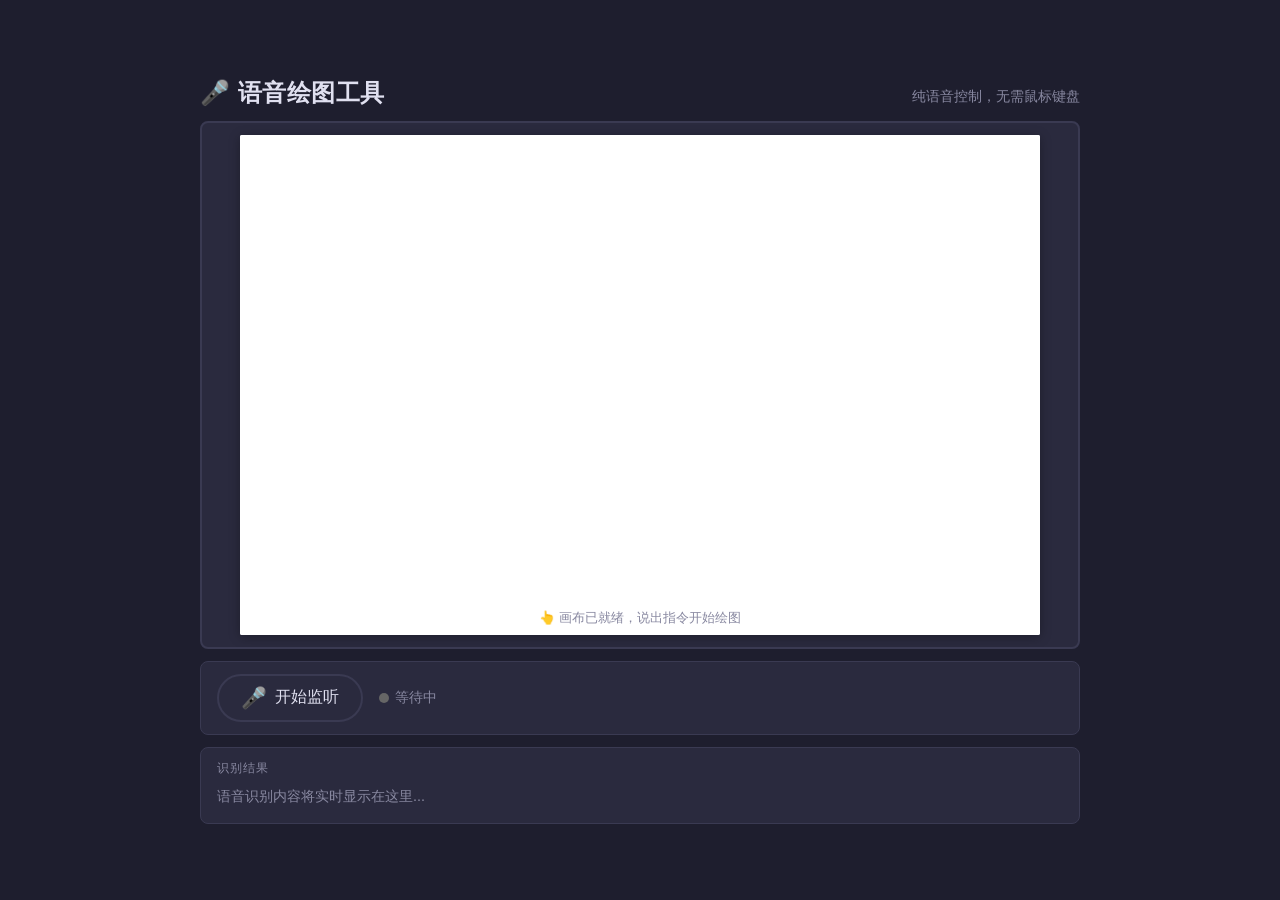
==== index.html @ 939d31bf "feat: 实现/api/parse，DeepSeek理解中文语音并优化英文Prompt" ====
<!DOCTYPE html>
<html lang="zh-CN">
<head>
  <meta charset="UTF-8">
  <meta name="viewport" content="width=device-width, initial-scale=1.0">
  <title>🎤 语音绘图工具</title>
  <link rel="stylesheet" href="css/styles.css">
</head>
<body>

  <div class="app-container">
    <!-- 顶部标题栏 -->
    <header class="app-header">
      <h1 class="app-title">🎤 语音绘图工具</h1>
      <span class="header-hint">纯语音控制，无需鼠标键盘</span>
    </header>

    <!-- 画布区域 -->
    <main class="canvas-area">
      <canvas
        id="drawCanvas"
        width="800"
        height="500"
        aria-label="绘图画布"
        role="img"
      ></canvas>
      <p class="canvas-placeholder" id="canvasPlaceholder">
        👆 画布已就绪，说出指令开始绘图
      </p>
    </main>

    <!-- 控制栏 -->
    <section class="control-bar">
      <button id="micBtn" class="mic-btn mic-btn--idle" title="开始/停止监听">
        <span class="mic-icon">🎤</span>
        <span class="mic-label" id="micLabel">开始监听</span>
      </button>

      <div class="status-indicator" id="statusIndicator">
        <span class="status-dot status-dot--idle" id="statusDot"></span>
        <span class="status-text" id="statusText">等待中</span>
      </div>
    </section>

    <!-- 识别结果展示 -->
    <section class="transcript-area">
      <div class="transcript-header">识别结果</div>
      <div class="transcript-content" id="transcriptContent">
        <span class="transcript-placeholder">语音识别内容将实时显示在这里...</span>
      </div>
      <div class="confidence-bar" id="confidenceBar" hidden>
        <div class="confidence-fill" id="confidenceFill"></div>
      </div>
    </section>

    <!-- 错误/不支持提示 -->
    <section class="error-area" id="errorArea" hidden>
      <p class="error-message" id="errorMessage"></p>
    </section>
  </div>

  <script src="js/drawing-engine.js"></script>
  <script src="js/command-parser.js"></script>
  <script src="js/llm-service.js"></script>
  <script src="js/main.js"></script>
</body>
</html>
---- css/styles.css ----
/* ===========================================
   语音绘图工具 — 基础样式（第1个PR：脚手架）
   =========================================== */

/* --- CSS 变量 --- */
:root {
  --color-bg: #1e1e2e;
  --color-surface: #2a2a3e;
  --color-border: #3a3a52;
  --color-text: #e0e0f0;
  --color-text-muted: #8888a0;
  --color-accent: #7c8cf8;
  --color-accent-glow: #a0b0ff;
  --color-success: #4ade80;
  --color-warning: #facc15;
  --color-danger: #f87171;
  --color-canvas-bg: #ffffff;
  --radius: 8px;
  --shadow: 0 2px 12px rgba(0, 0, 0, 0.3);
}

/* --- 全局重置 --- */
*, *::before, *::after {
  box-sizing: border-box;
  margin: 0;
  padding: 0;
}

body {
  font-family: "Segoe UI", "PingFang SC", "Microsoft YaHei", sans-serif;
  background: var(--color-bg);
  color: var(--color-text);
  min-height: 100vh;
  display: flex;
  justify-content: center;
  align-items: center;
  padding: 16px;
}

/* --- 主容器 --- */
.app-container {
  width: 100%;
  max-width: 880px;
  display: flex;
  flex-direction: column;
  gap: 12px;
}

/* --- 顶部标题栏 --- */
.app-header {
  display: flex;
  align-items: baseline;
  justify-content: space-between;
  flex-wrap: wrap;
  gap: 8px;
}

.app-title {
  font-size: 1.5rem;
  font-weight: 700;
  letter-spacing: 0.02em;
}

.header-hint {
  font-size: 0.85rem;
  color: var(--color-text-muted);
}

/* --- 画布区域 --- */
.canvas-area {
  position: relative;
  background: var(--color-surface);
  border: 2px solid var(--color-border);
  border-radius: var(--radius);
  overflow: hidden;
  display: flex;
  justify-content: center;
  align-items: center;
  padding: 12px;
}

#drawCanvas {
  display: block;
  max-width: 100%;
  height: auto;
  background: var(--color-canvas-bg);
  border-radius: 2px;
  box-shadow: var(--shadow);
}

.canvas-placeholder {
  position: absolute;
  bottom: 20px;
  font-size: 0.8rem;
  color: var(--color-text-muted);
  pointer-events: none;
}

/* --- 控制栏 --- */
.control-bar {
  display: flex;
  align-items: center;
  gap: 16px;
  padding: 12px 16px;
  background: var(--color-surface);
  border: 1px solid var(--color-border);
  border-radius: var(--radius);
}

/* --- 麦克风按钮 --- */
.mic-btn {
  display: flex;
  align-items: center;
  gap: 8px;
  padding: 10px 22px;
  border: 2px solid var(--color-border);
  border-radius: 50px;
  background: var(--color-surface);
  color: var(--color-text);
  font-size: 1rem;
  cursor: pointer;
  transition: all 0.25s ease;
  user-select: none;
}

.mic-btn:hover {
  border-color: var(--color-accent);
  background: rgba(124, 140, 248, 0.08);
}

.mic-btn--idle {
  border-color: var(--color-border);
}

.mic-btn--listening {
  border-color: var(--color-success);
  background: rgba(74, 222, 128, 0.08);
  animation: mic-pulse 2s infinite;
}

.mic-btn--error {
  border-color: var(--color-danger);
  background: rgba(248, 113, 113, 0.08);
}

@keyframes mic-pulse {
  0%, 100% { box-shadow: 0 0 0 0 rgba(74, 222, 128, 0.4); }
  50%      { box-shadow: 0 0 0 8px rgba(74, 222, 128, 0); }
}

.mic-icon {
  font-size: 1.3rem;
}

/* --- 状态指示器 --- */
.status-indicator {
  display: flex;
  align-items: center;
  gap: 6px;
}

.status-dot {
  width: 10px;
  height: 10px;
  border-radius: 50%;
  display: inline-block;
  transition: background 0.3s;
}

.status-dot--idle       { background: #666; }
.status-dot--listening  { background: var(--color-success); animation: dot-pulse 1s infinite; }
.status-dot--error      { background: var(--color-danger); }

@keyframes dot-pulse {
  0%, 100% { opacity: 1; transform: scale(1); }
  50%      { opacity: 0.4; transform: scale(0.7); }
}

.status-text {
  font-size: 0.9rem;
  color: var(--color-text-muted);
}

/* --- 识别结果 --- */
.transcript-area {
  padding: 12px 16px;
  background: var(--color-surface);
  border: 1px solid var(--color-border);
  border-radius: var(--radius);
}

.transcript-header {
  font-size: 0.75rem;
  text-transform: uppercase;
  letter-spacing: 0.08em;
  color: var(--color-text-muted);
  margin-bottom: 6px;
}

.transcript-content {
  min-height: 28px;
  font-size: 1.05rem;
  line-height: 1.5;
  word-break: break-word;
}

.transcript-interim {
  color: var(--color-text-muted);
  font-style: italic;
}

.transcript-final {
  color: var(--color-text);
  font-weight: 500;
}

.transcript-placeholder {
  color: var(--color-text-muted);
  font-size: 0.9rem;
}

/* --- 置信度条 --- */
.confidence-bar {
  height: 3px;
  background: var(--color-border);
  border-radius: 2px;
  margin-top: 8px;
  overflow: hidden;
}

.confidence-fill {
  height: 100%;
  background: var(--color-accent);
  border-radius: 2px;
  transition: width 0.2s ease;
}

/* --- 错误提示 --- */
.error-area {
  padding: 10px 16px;
  background: rgba(248, 113, 113, 0.1);
  border: 1px solid var(--color-danger);
  border-radius: var(--radius);
}

.error-message {
  font-size: 0.9rem;
  color: var(--color-danger);
  margin: 0;
}

/* --- AI Prompt 预览 --- */
.prompt-preview {
  margin-top: 6px;
  font-size: 0.85rem;
  color: var(--color-text-muted);
  line-height: 1.4;
}

.prompt-label {
  color: var(--color-accent);
  font-weight: 600;
}

.prompt-text {
  color: var(--color-text);
}

.prompt-meta {
  margin-top: 4px;
  font-size: 0.78rem;
  color: var(--color-text-muted);
  opacity: 0.8;
}

/* --- 响应式 --- */
@media (max-width: 600px) {
  body { padding: 8px; }
  .app-title { font-size: 1.2rem; }
  .control-bar { flex-direction: column; align-items: stretch; }
  .mic-btn { justify-content: center; }
  .status-indicator { justify-content: center; }
}
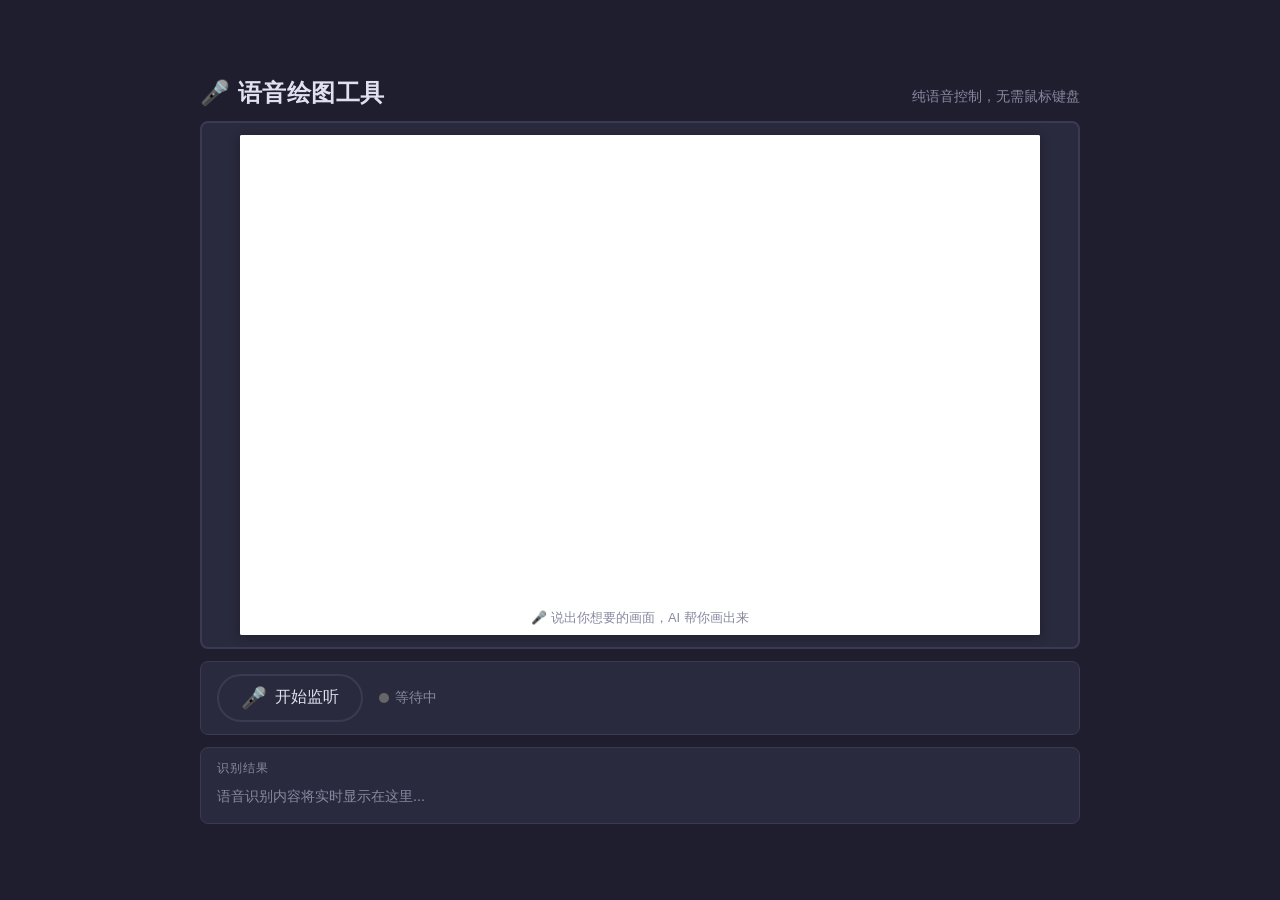
==== commit a62240c4: "feat: 实现/api/generate，接入DashScope Z-Image-Turbo文生图" ====
--- a/index.html
+++ b/index.html
@@ -24,8 +24,9 @@
         aria-label="绘图画布"
         role="img"
       ></canvas>
+      <img id="aiImage" class="ai-image" alt="AI 生成图片" style="display:none">
       <p class="canvas-placeholder" id="canvasPlaceholder">
-        👆 画布已就绪，说出指令开始绘图
+        🎤 说出你想要的画面，AI 帮你画出来
       </p>
     </main>
 
--- a/css/styles.css
+++ b/css/styles.css
@@ -88,6 +88,16 @@
   box-shadow: var(--shadow);
 }
 
+/* --- AI 生成图片 --- */
+.ai-image {
+  display: block;
+  max-width: 100%;
+  max-height: 420px;
+  border-radius: 4px;
+  box-shadow: var(--shadow);
+  object-fit: contain;
+}
+
 .canvas-placeholder {
   position: absolute;
   bottom: 20px;
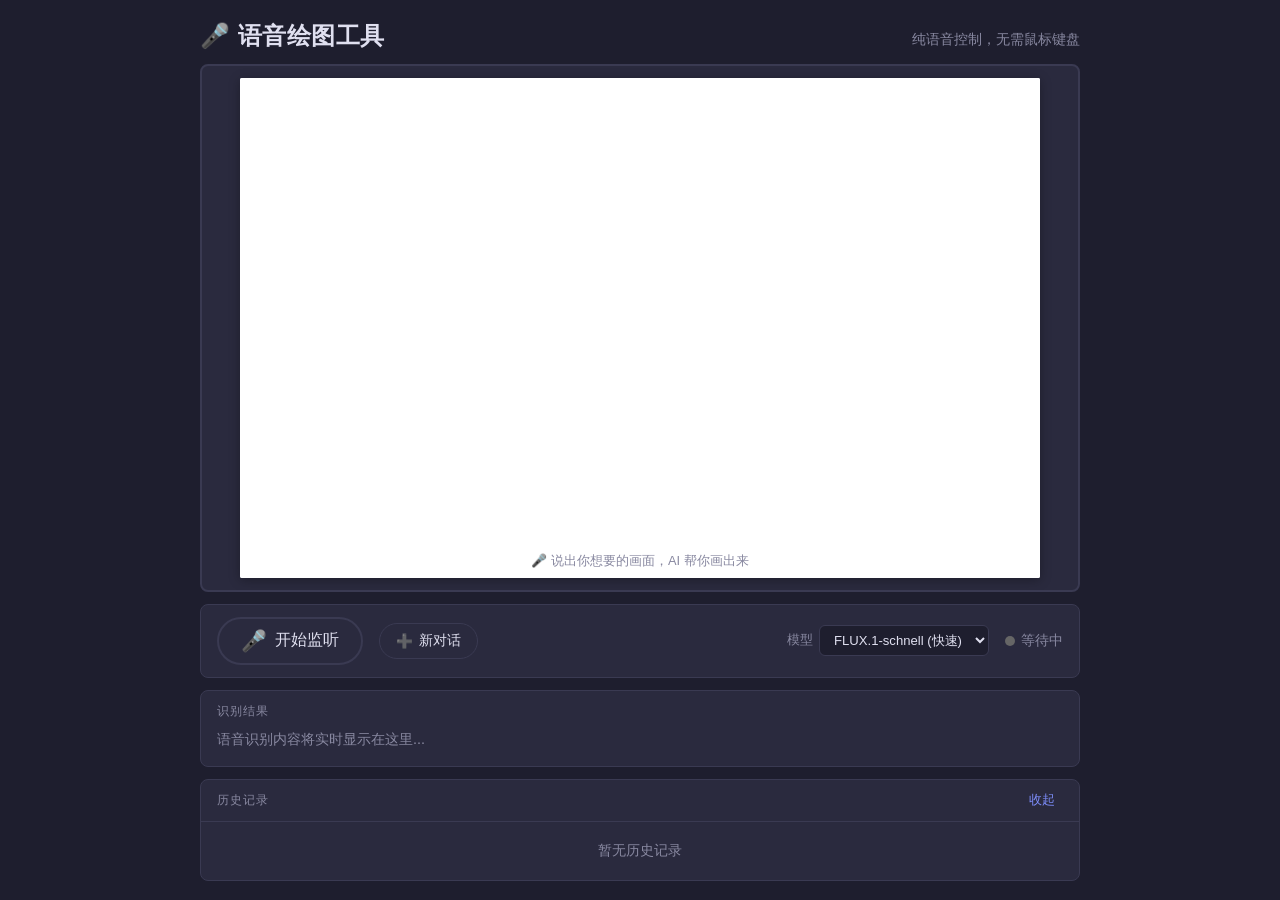
==== commit a9c104a5: "优化前端界面支持用户手动切换模型" ====
--- a/index.html
+++ b/index.html
@@ -25,6 +25,11 @@
         role="img"
       ></canvas>
       <img id="aiImage" class="ai-image" alt="AI 生成图片" style="display:none">
+      <div class="loading-overlay" id="loadingOverlay" style="display:none">
+        <div class="loading-spinner"></div>
+        <p class="loading-text" id="loadingText">生成中...</p>
+        <p class="loading-timer" id="loadingTimer"></p>
+      </div>
       <p class="canvas-placeholder" id="canvasPlaceholder">
         🎤 说出你想要的画面，AI 帮你画出来
       </p>
@@ -36,6 +41,22 @@
         <span class="mic-icon">🎤</span>
         <span class="mic-label" id="micLabel">开始监听</span>
       </button>
+
+      <button id="newChatBtn" class="action-btn" title="新建对话">
+        <span>➕</span> 新对话
+      </button>
+
+      <button id="refineBtn" class="action-btn action-btn--accent" title="基于当前图片继续调整" style="display:none">
+        <span>🔄</span> 继续调整
+      </button>
+
+      <div class="model-selector">
+        <label for="modelSelect" class="model-label">模型</label>
+        <select id="modelSelect" class="model-select">
+          <option value="flux-schnell">FLUX.1-schnell (快速)</option>
+          <option value="kolors">Kolors (免费/中文)</option>
+        </select>
+      </div>
 
       <div class="status-indicator" id="statusIndicator">
         <span class="status-dot status-dot--idle" id="statusDot"></span>
@@ -54,12 +75,24 @@
       </div>
     </section>
 
+    <!-- 历史记录 -->
+    <section class="history-area" id="historyArea">
+      <div class="history-header">
+        <span>历史记录</span>
+        <button id="toggleHistoryBtn" class="toggle-btn">收起</button>
+      </div>
+      <div class="history-list" id="historyList">
+        <span class="history-placeholder">暂无历史记录</span>
+      </div>
+    </section>
+
     <!-- 错误/不支持提示 -->
     <section class="error-area" id="errorArea" hidden>
       <p class="error-message" id="errorMessage"></p>
     </section>
   </div>
 
+  <script src="js/audio-capture.js"></script>
   <script src="js/drawing-engine.js"></script>
   <script src="js/command-parser.js"></script>
   <script src="js/llm-service.js"></script>
--- a/css/styles.css
+++ b/css/styles.css
@@ -283,6 +283,200 @@
   opacity: 0.8;
 }
 
+/* --- 加载遮罩层 --- */
+.loading-overlay {
+  position: absolute;
+  inset: 0;
+  background: rgba(30, 30, 46, 0.88);
+  display: flex;
+  flex-direction: column;
+  align-items: center;
+  justify-content: center;
+  gap: 12px;
+  z-index: 10;
+  border-radius: var(--radius);
+}
+
+.loading-spinner {
+  width: 44px;
+  height: 44px;
+  border: 4px solid var(--color-border);
+  border-top-color: var(--color-accent);
+  border-radius: 50%;
+  animation: spin 0.8s linear infinite;
+}
+
+@keyframes spin {
+  to { transform: rotate(360deg); }
+}
+
+.loading-text {
+  font-size: 1.05rem;
+  color: var(--color-text);
+  font-weight: 500;
+}
+
+.loading-timer {
+  font-size: 0.85rem;
+  color: var(--color-text-muted);
+  font-variant-numeric: tabular-nums;
+}
+
+/* --- 操作按钮 --- */
+.action-btn {
+  display: flex;
+  align-items: center;
+  gap: 6px;
+  padding: 8px 16px;
+  border: 1px solid var(--color-border);
+  border-radius: 50px;
+  background: var(--color-surface);
+  color: var(--color-text);
+  font-size: 0.85rem;
+  cursor: pointer;
+  transition: all 0.2s ease;
+  user-select: none;
+  white-space: nowrap;
+}
+
+.action-btn:hover {
+  border-color: var(--color-accent);
+  background: rgba(124, 140, 248, 0.08);
+}
+
+.action-btn--accent {
+  border-color: var(--color-accent);
+  color: var(--color-accent);
+}
+
+.action-btn--accent:hover {
+  background: rgba(124, 140, 248, 0.15);
+}
+
+/* --- 模型选择器 --- */
+.model-selector {
+  display: flex;
+  align-items: center;
+  gap: 6px;
+  margin-left: auto;
+}
+
+.model-label {
+  font-size: 0.8rem;
+  color: var(--color-text-muted);
+  white-space: nowrap;
+}
+
+.model-select {
+  padding: 6px 10px;
+  border: 1px solid var(--color-border);
+  border-radius: 6px;
+  background: var(--color-bg);
+  color: var(--color-text);
+  font-size: 0.82rem;
+  cursor: pointer;
+  outline: none;
+  transition: border-color 0.2s;
+}
+
+.model-select:hover,
+.model-select:focus {
+  border-color: var(--color-accent);
+}
+
+/* --- 历史记录 --- */
+.history-area {
+  background: var(--color-surface);
+  border: 1px solid var(--color-border);
+  border-radius: var(--radius);
+  overflow: hidden;
+}
+
+.history-header {
+  display: flex;
+  align-items: center;
+  justify-content: space-between;
+  padding: 10px 16px;
+  font-size: 0.75rem;
+  text-transform: uppercase;
+  letter-spacing: 0.08em;
+  color: var(--color-text-muted);
+  border-bottom: 1px solid var(--color-border);
+}
+
+.toggle-btn {
+  background: none;
+  border: none;
+  color: var(--color-accent);
+  font-size: 0.8rem;
+  cursor: pointer;
+  padding: 2px 8px;
+}
+
+.toggle-btn:hover {
+  text-decoration: underline;
+}
+
+.history-list {
+  max-height: 240px;
+  overflow-y: auto;
+  padding: 8px;
+}
+
+.history-list.collapsed {
+  display: none;
+}
+
+.history-placeholder {
+  display: block;
+  text-align: center;
+  color: var(--color-text-muted);
+  font-size: 0.85rem;
+  padding: 12px;
+}
+
+.history-item {
+  display: flex;
+  align-items: center;
+  gap: 10px;
+  padding: 8px;
+  border-radius: 6px;
+  cursor: pointer;
+  transition: background 0.15s;
+}
+
+.history-item:hover {
+  background: rgba(124, 140, 248, 0.08);
+}
+
+.history-thumb {
+  width: 48px;
+  height: 48px;
+  border-radius: 4px;
+  object-fit: cover;
+  border: 1px solid var(--color-border);
+  flex-shrink: 0;
+}
+
+.history-info {
+  flex: 1;
+  min-width: 0;
+}
+
+.history-prompt {
+  font-size: 0.82rem;
+  color: var(--color-text);
+  white-space: nowrap;
+  overflow: hidden;
+  text-overflow: ellipsis;
+}
+
+.history-time {
+  font-size: 0.72rem;
+  color: var(--color-text-muted);
+  margin-top: 2px;
+}
+
 /* --- 响应式 --- */
 @media (max-width: 600px) {
   body { padding: 8px; }
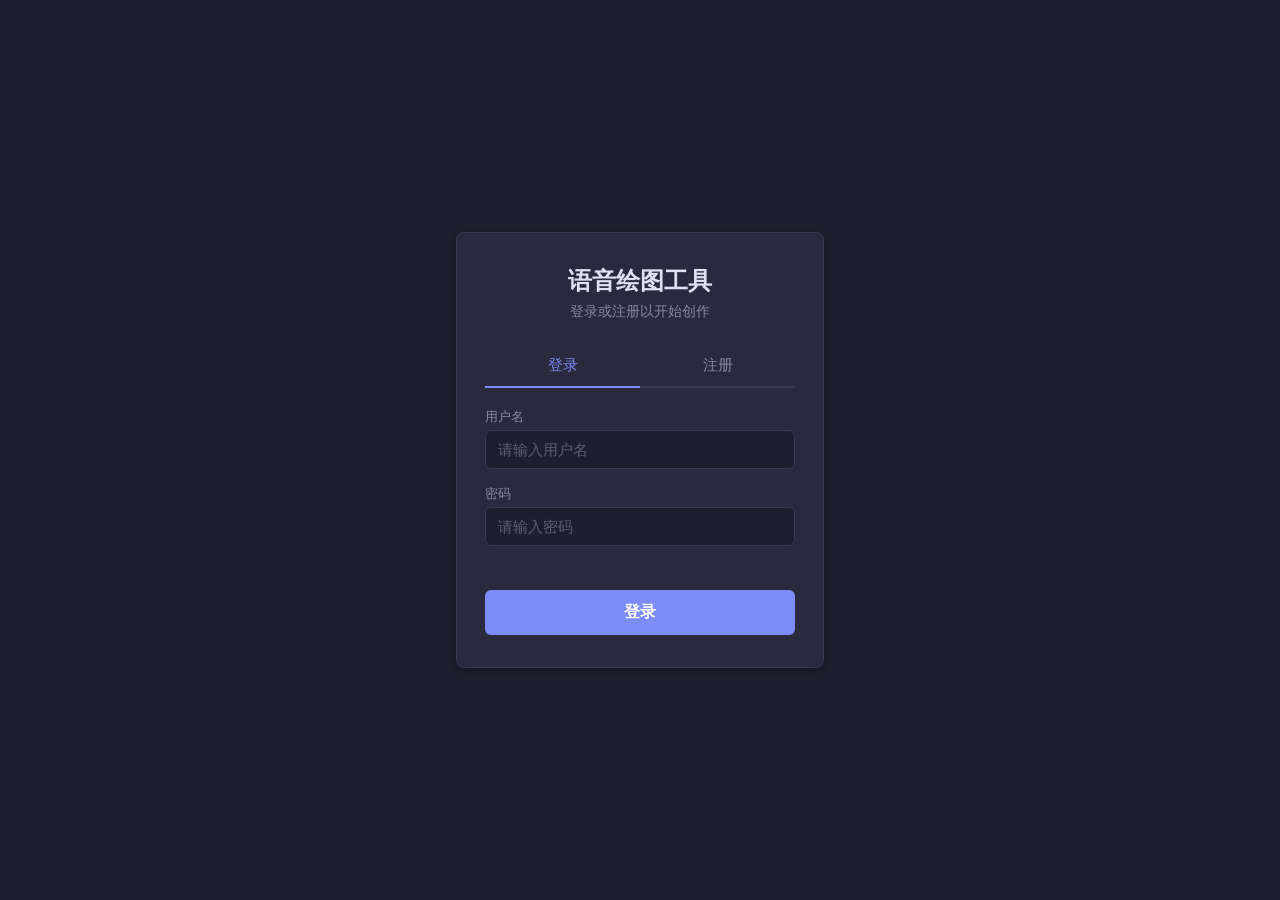
==== commit faace403: "实现一个登录界面" ====
--- a/index.html
+++ b/index.html
@@ -13,6 +13,11 @@
     <header class="app-header">
       <h1 class="app-title">🎤 语音绘图工具</h1>
       <span class="header-hint">纯语音控制，无需鼠标键盘</span>
+      <div class="user-info" id="userInfo" style="display:none">
+        <div class="user-avatar" id="userAvatar"></div>
+        <span class="user-name" id="userName"></span>
+        <button class="logout-btn" id="logoutBtn">退出</button>
+      </div>
     </header>
 
     <!-- 画布区域 -->
@@ -92,6 +97,7 @@
     </section>
   </div>
 
+  <script src="js/auth-service.js"></script>
   <script src="js/audio-capture.js"></script>
   <script src="js/drawing-engine.js"></script>
   <script src="js/command-parser.js"></script>
--- a/css/styles.css
+++ b/css/styles.css
@@ -485,3 +485,174 @@
   .mic-btn { justify-content: center; }
   .status-indicator { justify-content: center; }
 }
+
+/* --- 登录页面 --- */
+.login-body {
+  display: flex;
+  align-items: center;
+  justify-content: center;
+  min-height: 100vh;
+  background: var(--color-bg);
+}
+
+.login-container {
+  width: 100%;
+  max-width: 400px;
+  padding: 16px;
+}
+
+.login-card {
+  background: var(--color-surface);
+  border: 1px solid var(--color-border);
+  border-radius: var(--radius);
+  padding: 32px 28px;
+  box-shadow: var(--shadow);
+}
+
+.login-header {
+  text-align: center;
+  margin-bottom: 24px;
+}
+
+.login-title {
+  font-size: 1.5rem;
+  font-weight: 700;
+  margin-bottom: 6px;
+}
+
+.login-subtitle {
+  font-size: 0.85rem;
+  color: var(--color-text-muted);
+}
+
+.login-tabs {
+  display: flex;
+  gap: 0;
+  margin-bottom: 20px;
+  border-bottom: 2px solid var(--color-border);
+}
+
+.login-tab {
+  flex: 1;
+  padding: 10px 0;
+  background: none;
+  border: none;
+  color: var(--color-text-muted);
+  font-size: 0.95rem;
+  cursor: pointer;
+  border-bottom: 2px solid transparent;
+  margin-bottom: -2px;
+  transition: all 0.2s;
+}
+
+.login-tab:hover {
+  color: var(--color-text);
+}
+
+.login-tab--active {
+  color: var(--color-accent);
+  border-bottom-color: var(--color-accent);
+}
+
+.login-form .form-group {
+  margin-bottom: 16px;
+}
+
+.login-form label {
+  display: block;
+  font-size: 0.82rem;
+  color: var(--color-text-muted);
+  margin-bottom: 4px;
+}
+
+.login-form input {
+  width: 100%;
+  padding: 10px 12px;
+  border: 1px solid var(--color-border);
+  border-radius: 6px;
+  background: var(--color-bg);
+  color: var(--color-text);
+  font-size: 0.95rem;
+  outline: none;
+  transition: border-color 0.2s;
+}
+
+.login-form input:focus {
+  border-color: var(--color-accent);
+}
+
+.login-form input::placeholder {
+  color: var(--color-text-muted);
+  opacity: 0.6;
+}
+
+.form-error {
+  min-height: 20px;
+  font-size: 0.82rem;
+  color: var(--color-danger);
+  margin-bottom: 8px;
+}
+
+.login-btn {
+  width: 100%;
+  padding: 12px;
+  border: none;
+  border-radius: 6px;
+  background: var(--color-accent);
+  color: #fff;
+  font-size: 1rem;
+  font-weight: 600;
+  cursor: pointer;
+  transition: background 0.2s;
+}
+
+.login-btn:hover {
+  background: var(--color-accent-glow);
+}
+
+.login-btn:disabled {
+  opacity: 0.6;
+  cursor: not-allowed;
+}
+
+/* --- 用户信息栏 --- */
+.user-info {
+  display: flex;
+  align-items: center;
+  gap: 8px;
+  margin-left: auto;
+}
+
+.user-avatar {
+  width: 28px;
+  height: 28px;
+  border-radius: 50%;
+  background: var(--color-accent);
+  color: #fff;
+  display: flex;
+  align-items: center;
+  justify-content: center;
+  font-size: 0.75rem;
+  font-weight: 600;
+}
+
+.user-name {
+  font-size: 0.85rem;
+  color: var(--color-text);
+}
+
+.logout-btn {
+  padding: 4px 10px;
+  border: 1px solid var(--color-border);
+  border-radius: 4px;
+  background: none;
+  color: var(--color-text-muted);
+  font-size: 0.78rem;
+  cursor: pointer;
+  transition: all 0.2s;
+}
+
+.logout-btn:hover {
+  border-color: var(--color-danger);
+  color: var(--color-danger);
+}
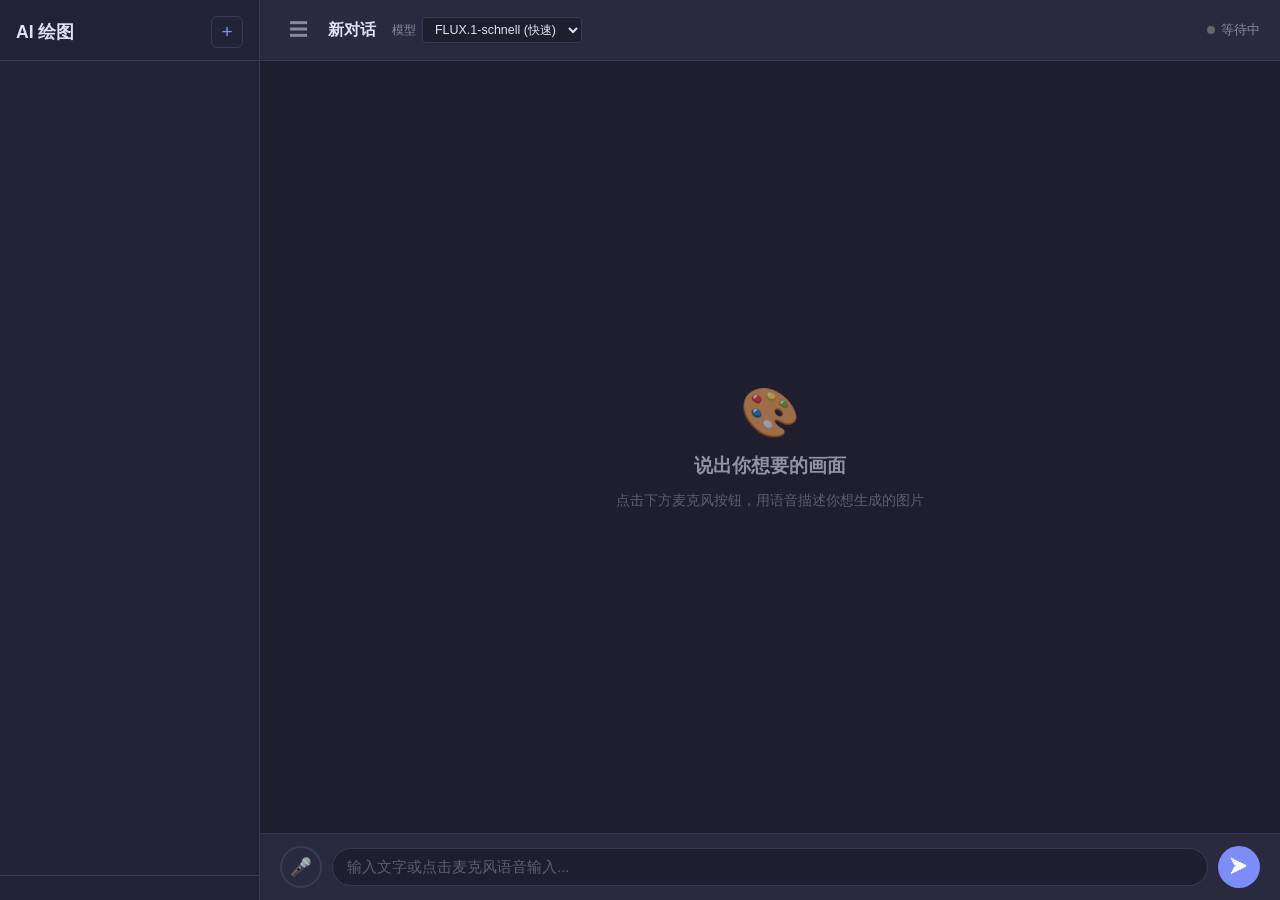
==== commit 1f9f6e79: "新增会话管理用户可创建/切换/删除对话，消息按会话持久化存储，支持按用户隔离。" ====
--- a/index.html
+++ b/index.html
@@ -3,98 +3,71 @@
 <head>
   <meta charset="UTF-8">
   <meta name="viewport" content="width=device-width, initial-scale=1.0">
-  <title>🎤 语音绘图工具</title>
+  <title>语音绘图工具</title>
   <link rel="stylesheet" href="css/styles.css">
 </head>
 <body>
 
-  <div class="app-container">
-    <!-- 顶部标题栏 -->
-    <header class="app-header">
-      <h1 class="app-title">🎤 语音绘图工具</h1>
-      <span class="header-hint">纯语音控制，无需鼠标键盘</span>
-      <div class="user-info" id="userInfo" style="display:none">
-        <div class="user-avatar" id="userAvatar"></div>
-        <span class="user-name" id="userName"></span>
-        <button class="logout-btn" id="logoutBtn">退出</button>
+  <div class="app-layout">
+    <!-- 左侧边栏：会话列表 -->
+    <aside class="sidebar" id="sidebar">
+      <div class="sidebar-header">
+        <h2 class="sidebar-title">AI 绘图</h2>
+        <button class="sidebar-new-btn" id="newChatBtn" title="新建对话">+</button>
       </div>
-    </header>
+      <div class="sidebar-sessions" id="sessionList">
+        <!-- 动态填充 -->
+      </div>
+      <div class="sidebar-footer">
+        <div class="user-info" id="userInfo" style="display:none">
+          <div class="user-avatar" id="userAvatar"></div>
+          <span class="user-name" id="userName"></span>
+          <button class="logout-btn" id="logoutBtn">退出</button>
+        </div>
+      </div>
+    </aside>
 
-    <!-- 画布区域 -->
-    <main class="canvas-area">
-      <canvas
-        id="drawCanvas"
-        width="800"
-        height="500"
-        aria-label="绘图画布"
-        role="img"
-      ></canvas>
-      <img id="aiImage" class="ai-image" alt="AI 生成图片" style="display:none">
-      <div class="loading-overlay" id="loadingOverlay" style="display:none">
-        <div class="loading-spinner"></div>
-        <p class="loading-text" id="loadingText">生成中...</p>
-        <p class="loading-timer" id="loadingTimer"></p>
-      </div>
-      <p class="canvas-placeholder" id="canvasPlaceholder">
-        🎤 说出你想要的画面，AI 帮你画出来
-      </p>
+    <!-- 右侧主区域：聊天 -->
+    <main class="chat-main">
+      <!-- 顶部栏 -->
+      <header class="chat-header">
+        <button class="sidebar-toggle" id="sidebarToggle" title="切换侧边栏">☰</button>
+        <div class="chat-header-info">
+          <span class="chat-header-title" id="chatHeaderTitle">新对话</span>
+          <div class="model-selector">
+            <label for="modelSelect" class="model-label">模型</label>
+            <select id="modelSelect" class="model-select">
+              <option value="flux-schnell">FLUX.1-schnell (快速)</option>
+              <option value="kolors">Kolors (免费/中文)</option>
+            </select>
+          </div>
+        </div>
+        <div class="status-indicator" id="statusIndicator">
+          <span class="status-dot status-dot--idle" id="statusDot"></span>
+          <span class="status-text" id="statusText">等待中</span>
+        </div>
+      </header>
+
+      <!-- 聊天消息区域 -->
+      <section class="chat-messages" id="chatMessages">
+        <div class="chat-welcome" id="chatWelcome">
+          <div class="welcome-icon">🎨</div>
+          <h3>说出你想要的画面</h3>
+          <p>点击下方麦克风按钮，用语音描述你想生成的图片</p>
+        </div>
+      </section>
+
+      <!-- 底部输入栏 -->
+      <footer class="chat-input-bar">
+        <button id="micBtn" class="mic-btn mic-btn--idle" title="开始/停止监听">
+          <span class="mic-icon">🎤</span>
+        </button>
+        <div class="chat-input-wrapper">
+          <input type="text" id="textInput" class="chat-input" placeholder="输入文字或点击麦克风语音输入..." autocomplete="off">
+        </div>
+        <button id="sendBtn" class="send-btn" title="发送">➤</button>
+      </footer>
     </main>
-
-    <!-- 控制栏 -->
-    <section class="control-bar">
-      <button id="micBtn" class="mic-btn mic-btn--idle" title="开始/停止监听">
-        <span class="mic-icon">🎤</span>
-        <span class="mic-label" id="micLabel">开始监听</span>
-      </button>
-
-      <button id="newChatBtn" class="action-btn" title="新建对话">
-        <span>➕</span> 新对话
-      </button>
-
-      <button id="refineBtn" class="action-btn action-btn--accent" title="基于当前图片继续调整" style="display:none">
-        <span>🔄</span> 继续调整
-      </button>
-
-      <div class="model-selector">
-        <label for="modelSelect" class="model-label">模型</label>
-        <select id="modelSelect" class="model-select">
-          <option value="flux-schnell">FLUX.1-schnell (快速)</option>
-          <option value="kolors">Kolors (免费/中文)</option>
-        </select>
-      </div>
-
-      <div class="status-indicator" id="statusIndicator">
-        <span class="status-dot status-dot--idle" id="statusDot"></span>
-        <span class="status-text" id="statusText">等待中</span>
-      </div>
-    </section>
-
-    <!-- 识别结果展示 -->
-    <section class="transcript-area">
-      <div class="transcript-header">识别结果</div>
-      <div class="transcript-content" id="transcriptContent">
-        <span class="transcript-placeholder">语音识别内容将实时显示在这里...</span>
-      </div>
-      <div class="confidence-bar" id="confidenceBar" hidden>
-        <div class="confidence-fill" id="confidenceFill"></div>
-      </div>
-    </section>
-
-    <!-- 历史记录 -->
-    <section class="history-area" id="historyArea">
-      <div class="history-header">
-        <span>历史记录</span>
-        <button id="toggleHistoryBtn" class="toggle-btn">收起</button>
-      </div>
-      <div class="history-list" id="historyList">
-        <span class="history-placeholder">暂无历史记录</span>
-      </div>
-    </section>
-
-    <!-- 错误/不支持提示 -->
-    <section class="error-area" id="errorArea" hidden>
-      <p class="error-message" id="errorMessage"></p>
-    </section>
   </div>
 
   <script src="js/auth-service.js"></script>
@@ -102,6 +75,8 @@
   <script src="js/drawing-engine.js"></script>
   <script src="js/command-parser.js"></script>
   <script src="js/llm-service.js"></script>
+  <script src="js/session-service.js"></script>
+  <script src="js/chat-engine.js"></script>
   <script src="js/main.js"></script>
 </body>
 </html>
--- a/css/styles.css
+++ b/css/styles.css
@@ -1,11 +1,12 @@
 /* ===========================================
-   语音绘图工具 — 基础样式（第1个PR：脚手架）
+   语音绘图工具 — 微信风格聊天界面
    =========================================== */
 
 /* --- CSS 变量 --- */
 :root {
   --color-bg: #1e1e2e;
   --color-surface: #2a2a3e;
+  --color-surface-hover: #32324a;
   --color-border: #3a3a52;
   --color-text: #e0e0f0;
   --color-text-muted: #8888a0;
@@ -15,8 +16,14 @@
   --color-warning: #facc15;
   --color-danger: #f87171;
   --color-canvas-bg: #ffffff;
+  --color-user-bubble: #7c8cf8;
+  --color-ai-bubble: #363650;
+  --color-sidebar-bg: #222236;
+  --color-sidebar-active: #2e2e48;
   --radius: 8px;
+  --radius-bubble: 12px;
   --shadow: 0 2px 12px rgba(0, 0, 0, 0.3);
+  --sidebar-width: 260px;
 }
 
 /* --- 全局重置 --- */
@@ -30,107 +37,487 @@
   font-family: "Segoe UI", "PingFang SC", "Microsoft YaHei", sans-serif;
   background: var(--color-bg);
   color: var(--color-text);
-  min-height: 100vh;
-  display: flex;
-  justify-content: center;
-  align-items: center;
-  padding: 16px;
-}
-
-/* --- 主容器 --- */
-.app-container {
+  height: 100vh;
+  overflow: hidden;
+}
+
+/* ===========================================
+   整体布局：侧边栏 + 聊天区
+   =========================================== */
+.app-layout {
+  display: flex;
+  height: 100vh;
   width: 100%;
-  max-width: 880px;
+}
+
+/* ===========================================
+   左侧边栏
+   =========================================== */
+.sidebar {
+  width: var(--sidebar-width);
+  min-width: var(--sidebar-width);
+  background: var(--color-sidebar-bg);
+  border-right: 1px solid var(--color-border);
   display: flex;
   flex-direction: column;
+  transition: margin-left 0.3s ease;
+}
+
+.sidebar.collapsed {
+  margin-left: calc(-1 * var(--sidebar-width));
+}
+
+.sidebar-header {
+  display: flex;
+  align-items: center;
+  justify-content: space-between;
+  padding: 16px 16px 12px;
+  border-bottom: 1px solid var(--color-border);
+}
+
+.sidebar-title {
+  font-size: 1.1rem;
+  font-weight: 700;
+  color: var(--color-text);
+}
+
+.sidebar-new-btn {
+  width: 32px;
+  height: 32px;
+  border: 1px solid var(--color-border);
+  border-radius: 6px;
+  background: transparent;
+  color: var(--color-accent);
+  font-size: 1.2rem;
+  cursor: pointer;
+  display: flex;
+  align-items: center;
+  justify-content: center;
+  transition: all 0.2s;
+}
+
+.sidebar-new-btn:hover {
+  background: var(--color-accent);
+  color: #fff;
+  border-color: var(--color-accent);
+}
+
+.sidebar-sessions {
+  flex: 1;
+  overflow-y: auto;
+  padding: 8px;
+}
+
+.session-item {
+  display: flex;
+  align-items: center;
+  gap: 10px;
+  padding: 10px 12px;
+  border-radius: 8px;
+  cursor: pointer;
+  transition: background 0.15s;
+  margin-bottom: 2px;
+}
+
+.session-item:hover {
+  background: var(--color-surface-hover);
+}
+
+.session-item--active {
+  background: var(--color-sidebar-active);
+}
+
+.session-delete-btn {
+  width: 22px;
+  height: 22px;
+  border: none;
+  border-radius: 4px;
+  background: transparent;
+  color: var(--color-text-muted);
+  font-size: 0.9rem;
+  cursor: pointer;
+  display: none;
+  align-items: center;
+  justify-content: center;
+  flex-shrink: 0;
+  transition: all 0.15s;
+  line-height: 1;
+}
+
+.session-item:hover .session-delete-btn {
+  display: flex;
+}
+
+.session-delete-btn:hover {
+  background: var(--color-danger);
+  color: #fff;
+}
+
+.session-icon {
+  width: 36px;
+  height: 36px;
+  border-radius: 6px;
+  background: var(--color-accent);
+  color: #fff;
+  display: flex;
+  align-items: center;
+  justify-content: center;
+  font-size: 0.85rem;
+  flex-shrink: 0;
+}
+
+.session-info {
+  flex: 1;
+  min-width: 0;
+}
+
+.session-name {
+  font-size: 0.88rem;
+  color: var(--color-text);
+  white-space: nowrap;
+  overflow: hidden;
+  text-overflow: ellipsis;
+}
+
+.session-preview {
+  font-size: 0.75rem;
+  color: var(--color-text-muted);
+  white-space: nowrap;
+  overflow: hidden;
+  text-overflow: ellipsis;
+  margin-top: 2px;
+}
+
+.sidebar-footer {
+  padding: 12px 16px;
+  border-top: 1px solid var(--color-border);
+}
+
+/* ===========================================
+   右侧聊天主区域
+   =========================================== */
+.chat-main {
+  flex: 1;
+  display: flex;
+  flex-direction: column;
+  min-width: 0;
+  background: var(--color-bg);
+}
+
+/* --- 顶部栏 --- */
+.chat-header {
+  display: flex;
+  align-items: center;
   gap: 12px;
-}
-
-/* --- 顶部标题栏 --- */
-.app-header {
-  display: flex;
-  align-items: baseline;
-  justify-content: space-between;
-  flex-wrap: wrap;
+  padding: 12px 20px;
+  background: var(--color-surface);
+  border-bottom: 1px solid var(--color-border);
+  min-height: 56px;
+}
+
+.sidebar-toggle {
+  width: 36px;
+  height: 36px;
+  border: none;
+  border-radius: 6px;
+  background: transparent;
+  color: var(--color-text-muted);
+  font-size: 1.2rem;
+  cursor: pointer;
+  display: flex;
+  align-items: center;
+  justify-content: center;
+  transition: all 0.2s;
+}
+
+.sidebar-toggle:hover {
+  background: var(--color-surface-hover);
+  color: var(--color-text);
+}
+
+.chat-header-info {
+  flex: 1;
+  display: flex;
+  align-items: center;
+  gap: 16px;
+}
+
+.chat-header-title {
+  font-size: 1rem;
+  font-weight: 600;
+  color: var(--color-text);
+}
+
+/* --- 模型选择器 --- */
+.model-selector {
+  display: flex;
+  align-items: center;
+  gap: 6px;
+}
+
+.model-label {
+  font-size: 0.75rem;
+  color: var(--color-text-muted);
+  white-space: nowrap;
+}
+
+.model-select {
+  padding: 4px 8px;
+  border: 1px solid var(--color-border);
+  border-radius: 4px;
+  background: var(--color-bg);
+  color: var(--color-text);
+  font-size: 0.78rem;
+  cursor: pointer;
+  outline: none;
+  transition: border-color 0.2s;
+}
+
+.model-select:hover,
+.model-select:focus {
+  border-color: var(--color-accent);
+}
+
+/* --- 状态指示器 --- */
+.status-indicator {
+  display: flex;
+  align-items: center;
+  gap: 6px;
+}
+
+.status-dot {
+  width: 8px;
+  height: 8px;
+  border-radius: 50%;
+  display: inline-block;
+  transition: background 0.3s;
+}
+
+.status-dot--idle       { background: #666; }
+.status-dot--listening  { background: var(--color-success); animation: dot-pulse 1s infinite; }
+.status-dot--error      { background: var(--color-danger); }
+
+@keyframes dot-pulse {
+  0%, 100% { opacity: 1; transform: scale(1); }
+  50%      { opacity: 0.4; transform: scale(0.7); }
+}
+
+.status-text {
+  font-size: 0.8rem;
+  color: var(--color-text-muted);
+}
+
+/* ===========================================
+   聊天消息区域
+   =========================================== */
+.chat-messages {
+  flex: 1;
+  overflow-y: auto;
+  padding: 20px;
+  display: flex;
+  flex-direction: column;
+  gap: 16px;
+}
+
+.chat-messages::-webkit-scrollbar {
+  width: 6px;
+}
+
+.chat-messages::-webkit-scrollbar-thumb {
+  background: var(--color-border);
+  border-radius: 3px;
+}
+
+/* --- 欢迎页 --- */
+.chat-welcome {
+  flex: 1;
+  display: flex;
+  flex-direction: column;
+  align-items: center;
+  justify-content: center;
+  gap: 12px;
+  opacity: 0.6;
+}
+
+.welcome-icon {
+  font-size: 3rem;
+}
+
+.chat-welcome h3 {
+  font-size: 1.2rem;
+  color: var(--color-text);
+}
+
+.chat-welcome p {
+  font-size: 0.9rem;
+  color: var(--color-text-muted);
+}
+
+/* --- 消息行 --- */
+.msg-row {
+  display: flex;
+  gap: 10px;
+  max-width: 80%;
+  animation: msg-in 0.25s ease-out;
+}
+
+@keyframes msg-in {
+  from { opacity: 0; transform: translateY(8px); }
+  to   { opacity: 1; transform: translateY(0); }
+}
+
+.msg-row--user {
+  align-self: flex-end;
+  flex-direction: row-reverse;
+}
+
+.msg-row--ai {
+  align-self: flex-start;
+}
+
+/* --- 头像 --- */
+.msg-avatar {
+  width: 36px;
+  height: 36px;
+  border-radius: 6px;
+  display: flex;
+  align-items: center;
+  justify-content: center;
+  font-size: 0.85rem;
+  flex-shrink: 0;
+  margin-top: 2px;
+}
+
+.msg-row--user .msg-avatar {
+  background: var(--color-accent);
+  color: #fff;
+}
+
+.msg-row--ai .msg-avatar {
+  background: var(--color-success);
+  color: #fff;
+}
+
+/* --- 气泡 --- */
+.msg-bubble {
+  padding: 10px 14px;
+  border-radius: var(--radius-bubble);
+  font-size: 0.92rem;
+  line-height: 1.5;
+  word-break: break-word;
+  position: relative;
+  max-width: 100%;
+}
+
+.msg-row--user .msg-bubble {
+  background: var(--color-user-bubble);
+  color: #fff;
+  border-top-right-radius: 4px;
+}
+
+.msg-row--ai .msg-bubble {
+  background: var(--color-ai-bubble);
+  color: var(--color-text);
+  border-top-left-radius: 4px;
+}
+
+/* --- 气泡内图片 --- */
+.msg-bubble img.msg-image {
+  display: block;
+  max-width: 320px;
+  max-height: 320px;
+  border-radius: 6px;
+  cursor: pointer;
+  transition: transform 0.2s;
+}
+
+.msg-bubble img.msg-image:hover {
+  transform: scale(1.02);
+}
+
+/* --- 气泡内加载 --- */
+.msg-loading {
+  display: flex;
+  align-items: center;
   gap: 8px;
-}
-
-.app-title {
-  font-size: 1.5rem;
-  font-weight: 700;
-  letter-spacing: 0.02em;
-}
-
-.header-hint {
+  color: var(--color-text-muted);
   font-size: 0.85rem;
-  color: var(--color-text-muted);
-}
-
-/* --- 画布区域 --- */
-.canvas-area {
-  position: relative;
+}
+
+.msg-loading .dot-anim {
+  display: inline-flex;
+  gap: 4px;
+}
+
+.msg-loading .dot-anim span {
+  width: 6px;
+  height: 6px;
+  border-radius: 50%;
+  background: var(--color-text-muted);
+  animation: dot-bounce 1.2s infinite;
+}
+
+.msg-loading .dot-anim span:nth-child(2) { animation-delay: 0.2s; }
+.msg-loading .dot-anim span:nth-child(3) { animation-delay: 0.4s; }
+
+@keyframes dot-bounce {
+  0%, 80%, 100% { opacity: 0.3; transform: scale(0.8); }
+  40% { opacity: 1; transform: scale(1); }
+}
+
+/* --- 气泡内元信息 --- */
+.msg-meta {
+  font-size: 0.72rem;
+  color: var(--color-text-muted);
+  margin-top: 4px;
+  opacity: 0.7;
+}
+
+.msg-row--user .msg-meta {
+  text-align: right;
+  color: rgba(255,255,255,0.6);
+}
+
+/* --- 流式文字光标 --- */
+.streaming-cursor::after {
+  content: '▊';
+  animation: cursor-blink 0.8s infinite;
+  color: var(--color-accent);
+  margin-left: 2px;
+}
+
+@keyframes cursor-blink {
+  0%, 50% { opacity: 1; }
+  51%, 100% { opacity: 0; }
+}
+
+/* ===========================================
+   底部输入栏
+   =========================================== */
+.chat-input-bar {
+  display: flex;
+  align-items: center;
+  gap: 10px;
+  padding: 12px 20px;
   background: var(--color-surface);
-  border: 2px solid var(--color-border);
-  border-radius: var(--radius);
-  overflow: hidden;
-  display: flex;
-  justify-content: center;
-  align-items: center;
-  padding: 12px;
-}
-
-#drawCanvas {
-  display: block;
-  max-width: 100%;
-  height: auto;
-  background: var(--color-canvas-bg);
-  border-radius: 2px;
-  box-shadow: var(--shadow);
-}
-
-/* --- AI 生成图片 --- */
-.ai-image {
-  display: block;
-  max-width: 100%;
-  max-height: 420px;
-  border-radius: 4px;
-  box-shadow: var(--shadow);
-  object-fit: contain;
-}
-
-.canvas-placeholder {
-  position: absolute;
-  bottom: 20px;
-  font-size: 0.8rem;
-  color: var(--color-text-muted);
-  pointer-events: none;
-}
-
-/* --- 控制栏 --- */
-.control-bar {
-  display: flex;
-  align-items: center;
-  gap: 16px;
-  padding: 12px 16px;
-  background: var(--color-surface);
-  border: 1px solid var(--color-border);
-  border-radius: var(--radius);
+  border-top: 1px solid var(--color-border);
 }
 
 /* --- 麦克风按钮 --- */
 .mic-btn {
-  display: flex;
-  align-items: center;
-  gap: 8px;
-  padding: 10px 22px;
+  width: 42px;
+  height: 42px;
   border: 2px solid var(--color-border);
-  border-radius: 50px;
+  border-radius: 50%;
   background: var(--color-surface);
   color: var(--color-text);
-  font-size: 1rem;
-  cursor: pointer;
+  font-size: 1.1rem;
+  cursor: pointer;
+  display: flex;
+  align-items: center;
+  justify-content: center;
   transition: all 0.25s ease;
-  user-select: none;
+  flex-shrink: 0;
 }
 
 .mic-btn:hover {
@@ -144,7 +531,7 @@
 
 .mic-btn--listening {
   border-color: var(--color-success);
-  background: rgba(74, 222, 128, 0.08);
+  background: rgba(74, 222, 128, 0.12);
   animation: mic-pulse 2s infinite;
 }
 
@@ -159,334 +546,115 @@
 }
 
 .mic-icon {
-  font-size: 1.3rem;
-}
-
-/* --- 状态指示器 --- */
-.status-indicator {
-  display: flex;
-  align-items: center;
-  gap: 6px;
-}
-
-.status-dot {
-  width: 10px;
-  height: 10px;
-  border-radius: 50%;
-  display: inline-block;
-  transition: background 0.3s;
-}
-
-.status-dot--idle       { background: #666; }
-.status-dot--listening  { background: var(--color-success); animation: dot-pulse 1s infinite; }
-.status-dot--error      { background: var(--color-danger); }
-
-@keyframes dot-pulse {
-  0%, 100% { opacity: 1; transform: scale(1); }
-  50%      { opacity: 0.4; transform: scale(0.7); }
-}
-
-.status-text {
-  font-size: 0.9rem;
-  color: var(--color-text-muted);
-}
-
-/* --- 识别结果 --- */
-.transcript-area {
-  padding: 12px 16px;
-  background: var(--color-surface);
+  font-size: 1.1rem;
+}
+
+/* --- 文字输入框 --- */
+.chat-input-wrapper {
+  flex: 1;
+}
+
+.chat-input {
+  width: 100%;
+  padding: 10px 14px;
   border: 1px solid var(--color-border);
-  border-radius: var(--radius);
-}
-
-.transcript-header {
-  font-size: 0.75rem;
-  text-transform: uppercase;
-  letter-spacing: 0.08em;
-  color: var(--color-text-muted);
-  margin-bottom: 6px;
-}
-
-.transcript-content {
-  min-height: 28px;
-  font-size: 1.05rem;
-  line-height: 1.5;
-  word-break: break-word;
-}
-
-.transcript-interim {
-  color: var(--color-text-muted);
-  font-style: italic;
-}
-
-.transcript-final {
-  color: var(--color-text);
-  font-weight: 500;
-}
-
-.transcript-placeholder {
-  color: var(--color-text-muted);
-  font-size: 0.9rem;
-}
-
-/* --- 置信度条 --- */
-.confidence-bar {
-  height: 3px;
-  background: var(--color-border);
-  border-radius: 2px;
-  margin-top: 8px;
-  overflow: hidden;
-}
-
-.confidence-fill {
-  height: 100%;
-  background: var(--color-accent);
-  border-radius: 2px;
-  transition: width 0.2s ease;
-}
-
-/* --- 错误提示 --- */
-.error-area {
-  padding: 10px 16px;
-  background: rgba(248, 113, 113, 0.1);
-  border: 1px solid var(--color-danger);
-  border-radius: var(--radius);
-}
-
-.error-message {
-  font-size: 0.9rem;
-  color: var(--color-danger);
-  margin: 0;
-}
-
-/* --- AI Prompt 预览 --- */
-.prompt-preview {
-  margin-top: 6px;
-  font-size: 0.85rem;
-  color: var(--color-text-muted);
-  line-height: 1.4;
-}
-
-.prompt-label {
-  color: var(--color-accent);
-  font-weight: 600;
-}
-
-.prompt-text {
-  color: var(--color-text);
-}
-
-.prompt-meta {
-  margin-top: 4px;
-  font-size: 0.78rem;
-  color: var(--color-text-muted);
-  opacity: 0.8;
-}
-
-/* --- 加载遮罩层 --- */
-.loading-overlay {
-  position: absolute;
-  inset: 0;
-  background: rgba(30, 30, 46, 0.88);
-  display: flex;
-  flex-direction: column;
-  align-items: center;
-  justify-content: center;
-  gap: 12px;
-  z-index: 10;
-  border-radius: var(--radius);
-}
-
-.loading-spinner {
-  width: 44px;
-  height: 44px;
-  border: 4px solid var(--color-border);
-  border-top-color: var(--color-accent);
-  border-radius: 50%;
-  animation: spin 0.8s linear infinite;
-}
-
-@keyframes spin {
-  to { transform: rotate(360deg); }
-}
-
-.loading-text {
-  font-size: 1.05rem;
-  color: var(--color-text);
-  font-weight: 500;
-}
-
-.loading-timer {
-  font-size: 0.85rem;
-  color: var(--color-text-muted);
-  font-variant-numeric: tabular-nums;
-}
-
-/* --- 操作按钮 --- */
-.action-btn {
-  display: flex;
-  align-items: center;
-  gap: 6px;
-  padding: 8px 16px;
-  border: 1px solid var(--color-border);
-  border-radius: 50px;
-  background: var(--color-surface);
-  color: var(--color-text);
-  font-size: 0.85rem;
-  cursor: pointer;
-  transition: all 0.2s ease;
-  user-select: none;
-  white-space: nowrap;
-}
-
-.action-btn:hover {
-  border-color: var(--color-accent);
-  background: rgba(124, 140, 248, 0.08);
-}
-
-.action-btn--accent {
-  border-color: var(--color-accent);
-  color: var(--color-accent);
-}
-
-.action-btn--accent:hover {
-  background: rgba(124, 140, 248, 0.15);
-}
-
-/* --- 模型选择器 --- */
-.model-selector {
-  display: flex;
-  align-items: center;
-  gap: 6px;
-  margin-left: auto;
-}
-
-.model-label {
-  font-size: 0.8rem;
-  color: var(--color-text-muted);
-  white-space: nowrap;
-}
-
-.model-select {
-  padding: 6px 10px;
-  border: 1px solid var(--color-border);
-  border-radius: 6px;
+  border-radius: 20px;
   background: var(--color-bg);
   color: var(--color-text);
-  font-size: 0.82rem;
-  cursor: pointer;
+  font-size: 0.92rem;
   outline: none;
   transition: border-color 0.2s;
 }
 
-.model-select:hover,
-.model-select:focus {
+.chat-input:focus {
   border-color: var(--color-accent);
 }
 
-/* --- 历史记录 --- */
-.history-area {
-  background: var(--color-surface);
-  border: 1px solid var(--color-border);
-  border-radius: var(--radius);
-  overflow: hidden;
-}
-
-.history-header {
-  display: flex;
-  align-items: center;
-  justify-content: space-between;
-  padding: 10px 16px;
+.chat-input::placeholder {
+  color: var(--color-text-muted);
+  opacity: 0.6;
+}
+
+/* --- 发送按钮 --- */
+.send-btn {
+  width: 42px;
+  height: 42px;
+  border: none;
+  border-radius: 50%;
+  background: var(--color-accent);
+  color: #fff;
+  font-size: 1.1rem;
+  cursor: pointer;
+  display: flex;
+  align-items: center;
+  justify-content: center;
+  transition: all 0.2s;
+  flex-shrink: 0;
+}
+
+.send-btn:hover {
+  background: var(--color-accent-glow);
+  transform: scale(1.05);
+}
+
+.send-btn:disabled {
+  opacity: 0.4;
+  cursor: not-allowed;
+  transform: none;
+}
+
+/* ===========================================
+   用户信息栏
+   =========================================== */
+.user-info {
+  display: flex;
+  align-items: center;
+  gap: 8px;
+}
+
+.user-avatar {
+  width: 28px;
+  height: 28px;
+  border-radius: 50%;
+  background: var(--color-accent);
+  color: #fff;
+  display: flex;
+  align-items: center;
+  justify-content: center;
   font-size: 0.75rem;
-  text-transform: uppercase;
-  letter-spacing: 0.08em;
-  color: var(--color-text-muted);
-  border-bottom: 1px solid var(--color-border);
-}
-
-.toggle-btn {
-  background: none;
-  border: none;
-  color: var(--color-accent);
-  font-size: 0.8rem;
-  cursor: pointer;
-  padding: 2px 8px;
-}
-
-.toggle-btn:hover {
-  text-decoration: underline;
-}
-
-.history-list {
-  max-height: 240px;
-  overflow-y: auto;
-  padding: 8px;
-}
-
-.history-list.collapsed {
-  display: none;
-}
-
-.history-placeholder {
-  display: block;
-  text-align: center;
-  color: var(--color-text-muted);
-  font-size: 0.85rem;
-  padding: 12px;
-}
-
-.history-item {
-  display: flex;
-  align-items: center;
-  gap: 10px;
-  padding: 8px;
-  border-radius: 6px;
-  cursor: pointer;
-  transition: background 0.15s;
-}
-
-.history-item:hover {
-  background: rgba(124, 140, 248, 0.08);
-}
-
-.history-thumb {
-  width: 48px;
-  height: 48px;
-  border-radius: 4px;
-  object-fit: cover;
-  border: 1px solid var(--color-border);
-  flex-shrink: 0;
-}
-
-.history-info {
+  font-weight: 600;
+}
+
+.user-name {
+  font-size: 0.82rem;
+  color: var(--color-text);
   flex: 1;
   min-width: 0;
-}
-
-.history-prompt {
-  font-size: 0.82rem;
-  color: var(--color-text);
   white-space: nowrap;
   overflow: hidden;
   text-overflow: ellipsis;
 }
 
-.history-time {
+.logout-btn {
+  padding: 4px 10px;
+  border: 1px solid var(--color-border);
+  border-radius: 4px;
+  background: none;
+  color: var(--color-text-muted);
   font-size: 0.72rem;
-  color: var(--color-text-muted);
-  margin-top: 2px;
-}
-
-/* --- 响应式 --- */
-@media (max-width: 600px) {
-  body { padding: 8px; }
-  .app-title { font-size: 1.2rem; }
-  .control-bar { flex-direction: column; align-items: stretch; }
-  .mic-btn { justify-content: center; }
-  .status-indicator { justify-content: center; }
-}
-
-/* --- 登录页面 --- */
+  cursor: pointer;
+  transition: all 0.2s;
+  white-space: nowrap;
+}
+
+.logout-btn:hover {
+  border-color: var(--color-danger);
+  color: var(--color-danger);
+}
+
+/* ===========================================
+   登录页面
+   =========================================== */
 .login-body {
   display: flex;
   align-items: center;
@@ -615,44 +783,39 @@
   cursor: not-allowed;
 }
 
-/* --- 用户信息栏 --- */
-.user-info {
-  display: flex;
-  align-items: center;
-  gap: 8px;
-  margin-left: auto;
-}
-
-.user-avatar {
-  width: 28px;
-  height: 28px;
-  border-radius: 50%;
-  background: var(--color-accent);
-  color: #fff;
-  display: flex;
-  align-items: center;
-  justify-content: center;
-  font-size: 0.75rem;
-  font-weight: 600;
-}
-
-.user-name {
-  font-size: 0.85rem;
-  color: var(--color-text);
-}
-
-.logout-btn {
-  padding: 4px 10px;
-  border: 1px solid var(--color-border);
-  border-radius: 4px;
-  background: none;
-  color: var(--color-text-muted);
-  font-size: 0.78rem;
-  cursor: pointer;
-  transition: all 0.2s;
-}
-
-.logout-btn:hover {
-  border-color: var(--color-danger);
-  color: var(--color-danger);
-}
+/* ===========================================
+   响应式
+   =========================================== */
+@media (max-width: 768px) {
+  .sidebar {
+    position: fixed;
+    left: 0;
+    top: 0;
+    bottom: 0;
+    z-index: 100;
+    box-shadow: 4px 0 20px rgba(0,0,0,0.4);
+  }
+
+  .sidebar.collapsed {
+    margin-left: calc(-1 * var(--sidebar-width));
+  }
+
+  .msg-row {
+    max-width: 90%;
+  }
+
+  .msg-bubble img.msg-image {
+    max-width: 240px;
+    max-height: 240px;
+  }
+}
+
+@media (max-width: 480px) {
+  :root {
+    --sidebar-width: 220px;
+  }
+
+  .chat-input-bar {
+    padding: 8px 12px;
+  }
+}
